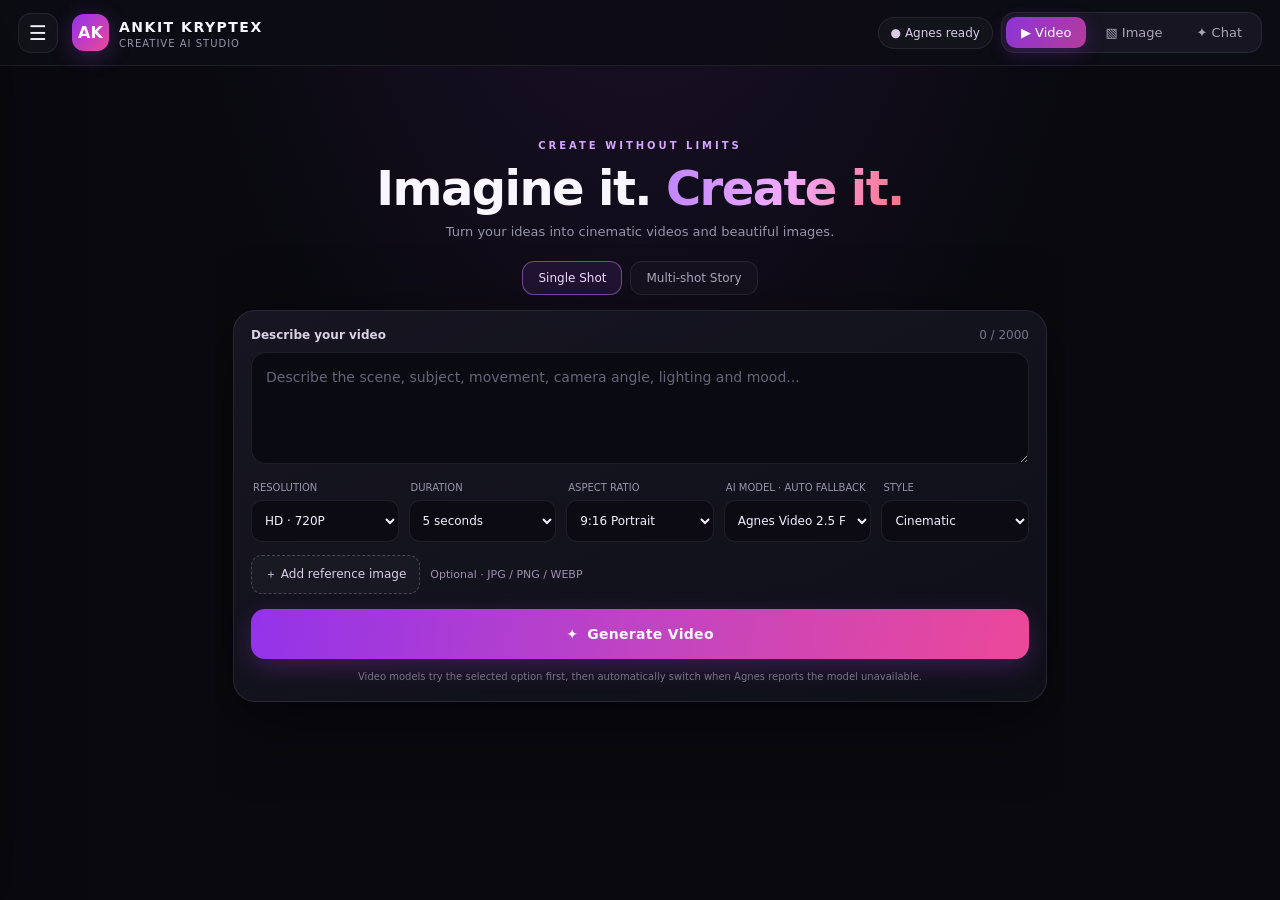
==== static/index.html @ 00bd8806 "Use same-origin Netlify Functions API routes" ====
<!doctype html>
<html lang="en">
<head>
<meta charset="utf-8"><meta name="viewport" content="width=device-width,initial-scale=1,viewport-fit=cover">
<meta name="theme-color" content="#09090f"><title>Ankit Kryptex Studio</title>
<style>
:root{color-scheme:dark;--bg:#09090f;--panel:#11111b;--panel2:#171725;--line:#ffffff14;--muted:#9694a8;--text:#f8f7ff;--purple:#a855f7;--pink:#ec4899;--glow:0 18px 70px #0008;font-family:Inter,ui-sans-serif,system-ui,-apple-system,Segoe UI,sans-serif}
*{box-sizing:border-box}html,body{margin:0;width:100%;height:100%;overflow:hidden;background:var(--bg);color:var(--text)}button,input,textarea,select{font:inherit}button{cursor:pointer;color:inherit}
body{background:radial-gradient(ellipse at 50% -30%,#542b7d45,transparent 52%),#09090f}
.app{height:100dvh;display:flex;flex-direction:column;max-width:100%;overflow:hidden}
.top{height:66px;flex:none;display:flex;align-items:center;gap:14px;padding:0 18px;border-bottom:1px solid var(--line);background:#0d0d16eF;backdrop-filter:blur(20px);z-index:5}
.iconbtn{width:40px;height:40px;border:1px solid var(--line);border-radius:13px;background:#ffffff08;display:grid;place-items:center;font-size:20px}
.brand{display:flex;align-items:center;gap:10px;min-width:0}.mark{width:37px;height:37px;border-radius:12px;background:linear-gradient(135deg,#9333ea,#ec4899);display:grid;place-items:center;font-weight:900;box-shadow:0 5px 22px #a855f744}.brand strong{font-size:14px;letter-spacing:1.5px}.brand small{display:block;color:var(--muted);font-size:10px;letter-spacing:1px;margin-top:2px}
.topright{margin-left:auto;display:flex;align-items:center;gap:8px}.pill{border:1px solid var(--line);background:#ffffff08;border-radius:999px;padding:8px 12px;font-size:12px;color:#d6cde4}
.tabs{display:flex;gap:4px;background:#171522;padding:4px;border-radius:14px;border:1px solid var(--line)}.tab{border:0;background:transparent;padding:8px 15px;border-radius:10px;color:#aaa5b7;font-size:13px}.tab.active{background:linear-gradient(120deg,#8b35d6,#b33c9b);color:white;box-shadow:0 5px 18px #8b35d644}
.workspace{flex:1;min-height:0;display:flex;justify-content:center;overflow:hidden}.screen{width:min(100%,850px);height:100%;overflow-y:auto;padding:clamp(16px,4vw,38px) 18px 26px;scrollbar-width:thin;scrollbar-color:#383044 transparent}
.hero{text-align:center;padding:clamp(12px,4vh,38px) 8px 22px}.eyebrow{font-size:10px;font-weight:800;letter-spacing:3px;color:#d7a3ff}.hero h1{font-size:clamp(29px,6vw,48px);line-height:1.08;margin:12px 0 9px;letter-spacing:-1.6px}.gradient{background:linear-gradient(100deg,#c084fc,#f0abfc,#fb7185);background-clip:text;-webkit-background-clip:text;color:transparent}.hero p{margin:0;color:var(--muted);font-size:13px}
.modebar{display:flex;justify-content:center;gap:8px;margin:0 auto 15px}.mode{padding:9px 15px;border:1px solid var(--line);border-radius:12px;background:#ffffff06;color:#aaa5b7;font-size:12px}.mode.active{border-color:#bd75ef88;background:#a855f71c;color:#efd8ff}
.card{border:1px solid #ffffff17;background:linear-gradient(155deg,#171622f5,#10101af5);border-radius:22px;padding:17px;box-shadow:var(--glow)}
.promptlabel{display:flex;justify-content:space-between;align-items:center;margin:0 0 10px;font-size:12px;color:#d8d2e3;font-weight:700}.counter{color:#777386;font-weight:500}
textarea{width:100%;height:112px;resize:vertical;min-height:85px;max-height:180px;border:1px solid #ffffff16;border-radius:15px;background:#0a0a12;color:white;padding:14px;outline:none;font-size:14px;line-height:1.55}textarea:focus,input:focus,select:focus{border-color:#b66bf2;box-shadow:0 0 0 3px #a855f71c}
textarea::placeholder{color:#676477}
.controls{display:grid;grid-template-columns:repeat(5,minmax(0,1fr));gap:10px;margin-top:14px}.field label{display:block;color:#9995a8;font-size:10px;margin:0 0 7px 2px}.field select{width:100%;height:42px;background:#0c0b14;border:1px solid var(--line);border-radius:11px;color:#f4efff;padding:0 9px;font-size:12px;outline:none}
.refrow{display:flex;align-items:center;gap:10px;margin-top:13px;flex-wrap:wrap}.upload{display:inline-flex;align-items:center;gap:8px;border:1px dashed #ffffff35;background:#ffffff06;border-radius:11px;padding:10px 13px;color:#d8d0e7;font-size:12px}.refname{color:#9d91ad;font-size:11px;overflow:hidden;text-overflow:ellipsis;white-space:nowrap;max-width:220px}.hidden{display:none!important}
.generate{width:100%;height:50px;border:0;border-radius:14px;margin-top:15px;background:linear-gradient(100deg,#9333ea,#c044c3,#ec4899);font-weight:800;font-size:14px;letter-spacing:.3px;box-shadow:0 8px 25px #a13bd844;display:flex;align-items:center;justify-content:center;gap:9px}.generate:disabled{opacity:.55;cursor:wait}
.note{font-size:10px;color:#777386;text-align:center;margin:10px 0 0;line-height:1.5}
.result{margin-top:16px;display:none}.result.show{display:block}.resultbox{border:1px solid var(--line);border-radius:17px;background:#0c0c14;padding:12px}.resulthead{display:flex;justify-content:space-between;align-items:center;margin-bottom:10px;font-size:12px}.resulthead span{color:#a9a1b6}.preview{width:100%;max-height:430px;object-fit:contain;border-radius:12px;background:#050509}.resultactions{display:flex;gap:8px;margin-top:10px}.smallbtn{border:1px solid var(--line);border-radius:10px;background:#ffffff09;padding:9px 12px;font-size:11px}.progress{height:5px;border-radius:9px;background:#282333;overflow:hidden;margin-top:10px}.progress i{display:block;width:36%;height:100%;background:linear-gradient(90deg,#9333ea,#ec4899);animation:loading 1.2s infinite alternate}@keyframes loading{to{width:94%}}
/* Full-screen generation workspace */
.genmodal{position:fixed;inset:0;z-index:20;background:radial-gradient(ellipse at 50% 0%,#542b7d38,transparent 55%),#09090f;display:none;flex-direction:column}
.genmodal.open{display:flex}
.genhead{height:66px;flex:none;display:flex;align-items:center;gap:12px;padding:0 18px;border-bottom:1px solid var(--line);background:#0d0d16}
.genhead strong{font-size:14px}.genhead small{display:block;color:var(--muted);font-size:10px;margin-top:3px}
.genclose{margin-left:auto;width:40px;height:40px;border:1px solid var(--line);border-radius:12px;background:#ffffff09;font-size:24px}
.gencontent{width:min(760px,100%);margin:0 auto;padding:clamp(18px,5vh,44px) 18px 30px;overflow:auto;flex:1}
.genstatuscard{border:1px solid #ffffff1c;border-radius:22px;background:linear-gradient(150deg,#171622,#10101a);padding:clamp(18px,4vw,30px);box-shadow:var(--glow)}
.genbadge{display:inline-flex;align-items:center;gap:8px;border:1px solid #a855f755;background:#a855f71b;color:#e8caff;padding:7px 11px;border-radius:999px;font-size:11px}
.genpulse{width:7px;height:7px;border-radius:50%;background:#c084fc;box-shadow:0 0 12px #c084fc;animation:pulse 1.1s infinite alternate}
@keyframes pulse{to{opacity:.35;transform:scale(.75)}}
.genstatuscard h1{font-size:clamp(24px,5vw,36px);margin:18px 0 8px;letter-spacing:-1px}
.genprompt{color:#a8a2b4;font-size:12px;line-height:1.6;overflow-wrap:anywhere;margin:0 0 22px}
.genprogressline{display:flex;justify-content:space-between;gap:10px;color:#bcb5ca;font-size:12px;margin-bottom:9px}
.genbar{height:9px;background:#292435;border-radius:20px;overflow:hidden}
.genbar i{display:block;width:0;height:100%;border-radius:20px;background:linear-gradient(90deg,#9333ea,#ec4899);transition:width .4s}
.genbar.indeterminate i{width:35%;animation:genmove 1.25s ease-in-out infinite alternate}
@keyframes genmove{to{transform:translateX(185%)}}
.genfoot{color:#777386;font-size:11px;line-height:1.6;margin-top:15px}
.genpreview{margin-top:18px}.genpreview video{display:block;width:100%;max-height:55vh;object-fit:contain;background:#050509;border-radius:14px}
.genactions{display:flex;gap:9px;flex-wrap:wrap;margin-top:13px}
.genreturn{position:fixed;right:16px;bottom:18px;z-index:19;border:1px solid #b66bf2;background:linear-gradient(110deg,#7e22ce,#be328c);border-radius:999px;padding:12px 16px;box-shadow:0 8px 30px #0009;font-size:12px;font-weight:800;display:none}
.genreturn.show{display:block}
.chatpanel{display:none;border:1px solid #ffffff18;background:linear-gradient(155deg,#171622f5,#10101af5);border-radius:20px;overflow:hidden;box-shadow:var(--glow)}
.chatpanel.active{display:flex;flex-direction:column;min-height:55vh;height:calc(100dvh - 250px);max-height:720px}
.chatbar{display:flex;align-items:center;gap:10px;padding:13px;border-bottom:1px solid var(--line)}
.chatbar label{font-size:10px;color:#aaa}
.chatbar select{flex:1;min-width:0;height:38px;background:#0c0b14;border:1px solid var(--line);border-radius:10px;color:#f4efff;padding:0 9px;font-size:11px}
.chatclose{flex:none;width:36px;height:36px;border:1px solid var(--line);border-radius:11px;background:#ffffff09;font-size:23px;line-height:1}
.chatmessages{flex:1;overflow:auto;padding:16px;display:flex;flex-direction:column;gap:12px}
.chatbubble{max-width:90%;padding:12px 14px;border-radius:15px;font-size:13px;line-height:1.6;white-space:pre-wrap;overflow-wrap:anywhere}
.chatbubble.user{align-self:flex-end;background:linear-gradient(120deg,#7430b8,#a33b9c)}
.chatbubble.assistant{align-self:flex-start;background:#211e2c;border:1px solid var(--line)}
.chatcomposer{display:flex;gap:9px;padding:12px;border-top:1px solid var(--line)}
.chatcomposer textarea{height:52px;min-height:52px;max-height:110px;resize:vertical;flex:1}
.chatcomposer button{width:54px;border:0;border-radius:12px;background:linear-gradient(120deg,#9333ea,#ec4899);font-size:18px}
.chatmodelnote{padding:0 14px 10px;color:#777386;font-size:10px}
@media(max-width:620px){.controls{grid-template-columns:repeat(2,minmax(0,1fr))}.chatpanel.active{height:calc(100dvh - 205px);min-height:55vh}.chatbubble{max-width:95%}}
@media(max-width:620px){.genhead{height:60px;padding:0 12px}.gencontent{padding:16px 12px}.genstatuscard{border-radius:18px}}
/* Drawer and history */
.scrim{position:fixed;inset:0;background:#0009;z-index:9;opacity:0;pointer-events:none;transition:.22s}.scrim.open{opacity:1;pointer-events:auto}.drawer{position:fixed;z-index:10;left:0;top:0;bottom:0;width:min(310px,85vw);background:#10101a;border-right:1px solid var(--line);transform:translateX(-105%);transition:.24s;padding:20px;display:flex;flex-direction:column;box-shadow:var(--glow)}.drawer.open{transform:translateX(0)}.drawerhead{display:flex;align-items:center;justify-content:space-between;margin-bottom:30px}.drawerlink{width:100%;text-align:left;border:1px solid transparent;background:transparent;padding:14px;border-radius:12px;color:#d6d0e1;margin:3px 0;font-size:14px}.drawerlink.active,.drawerlink:hover{background:#a855f71b;border-color:#a855f733}.drawerfoot{margin-top:auto;color:#777386;font-size:11px;line-height:1.6}
.overlay{position:fixed;inset:0;background:#09090f;z-index:8;display:none;flex-direction:column}.overlay.open{display:flex}.subtop{height:66px;border-bottom:1px solid var(--line);display:flex;align-items:center;gap:12px;padding:0 16px}.subtop h2{font-size:16px;margin:0}.subbody{flex:1;overflow:auto;padding:18px;max-width:900px;width:100%;margin:0 auto}.historytabs{display:flex;gap:8px;margin-bottom:15px}.historytab{border:1px solid var(--line);border-radius:11px;background:#ffffff08;padding:9px 15px;color:#aaa;font-size:12px}.historytab.active{background:#a855f725;color:#fff;border-color:#a855f766}.historytools{display:flex;gap:8px;align-items:center;flex-wrap:wrap;margin-bottom:14px}.historytools button{border:1px solid var(--line);border-radius:10px;background:#ffffff08;padding:8px 12px;font-size:11px}.historytools .danger{color:#ff9baf;border-color:#f8717144}.historygrid{display:grid;grid-template-columns:repeat(auto-fill,minmax(155px,1fr));gap:12px}.historyitem{position:relative;border:1px solid var(--line);border-radius:14px;background:#14131e;overflow:hidden}.historyitem img,.historyitem video{width:100%;height:130px;object-fit:cover;background:#08080d;display:block}.historymeta{padding:9px}.historymeta p{font-size:11px;color:#d9d2e5;margin:0 0 6px;display:-webkit-box;-webkit-line-clamp:2;-webkit-box-orient:vertical;overflow:hidden}.historymeta small{color:#817b8d;font-size:9px}.selectbox{position:absolute;top:8px;left:8px;width:19px;height:19px;accent-color:#a855f7}.dots{position:absolute;top:6px;right:6px;border:1px solid #ffffff2a;border-radius:8px;background:#09090ddd;width:29px;height:29px}.itemmenu{position:absolute;right:7px;top:39px;z-index:3;background:#211d2b;border:1px solid var(--line);border-radius:10px;padding:5px;min-width:110px;box-shadow:var(--glow)}.itemmenu button{width:100%;text-align:left;border:0;background:transparent;padding:8px;font-size:11px;border-radius:6px}.empty{padding:48px 12px;text-align:center;color:#898397;border:1px dashed #ffffff20;border-radius:15px;font-size:13px;grid-column:1/-1}
@media(max-width:620px){.top{height:60px;padding:0 10px;gap:9px}.brand strong{font-size:11px;letter-spacing:1px}.brand small{font-size:9px}.mark{width:34px;height:34px}.pill{display:none}.screen{padding:14px 12px 20px}.hero{padding:18px 4px}.hero p{font-size:11px}.card{padding:12px;border-radius:18px}.controls{grid-template-columns:repeat(2,minmax(0,1fr));gap:9px}.tabs .tab{padding:8px 11px;font-size:11px}.modebar{margin-bottom:12px}.historygrid{grid-template-columns:repeat(2,minmax(0,1fr))}}
</style></head>
<body>
<div class="app">
<header class="top">
<button class="iconbtn" id="menuBtn" aria-label="Open menu">☰</button>
<div class="brand"><div class="mark">AK</div><div><strong>ANKIT KRYPTEX</strong><small>CREATIVE AI STUDIO</small></div></div>
<div class="topright"><span class="pill" id="apiBadge">● Agnes ready</span><div class="tabs"><button class="tab active" data-tab="video">▶ Video</button><button class="tab" data-tab="image">▧ Image</button><button class="tab" data-tab="chat">✦ Chat</button></div></div>
</header>
<div class="workspace"><main class="screen">
<section class="hero"><div class="eyebrow">CREATE WITHOUT LIMITS</div><h1>Imagine it. <span class="gradient">Create it.</span></h1><p>Turn your ideas into cinematic videos and beautiful images.</p></section>
<div class="modebar" id="videoModes"><button class="mode active" data-mode="single">Single Shot</button><button class="mode" data-mode="multi">Multi-shot Story</button></div>
<section class="card">
<div class="promptlabel"><span id="promptTitle">Describe your video</span><span class="counter" id="counter">0 / 2000</span></div>
<textarea id="prompt" maxlength="2000" placeholder="Describe the scene, subject, movement, camera angle, lighting and mood..."></textarea>
<div class="controls">
<div class="field" id="resolutionField"><label>RESOLUTION</label><select id="resolution"><option value="720P">HD · 720P</option><option value="1080P">Full HD · 1080P</option><option value="1K">1K</option><option value="2K">2K</option></select></div>
<div class="field" id="durationField"><label>DURATION</label><select id="duration"><option value="4">4 seconds</option><option value="5" selected>5 seconds</option><option value="6">6 seconds</option><option value="8">8 seconds</option><option value="10">10 seconds</option><option value="12">12 seconds</option></select></div>
<div class="field"><label>ASPECT RATIO</label><select id="ratio"><option value="9:16">9:16 Portrait</option><option value="16:9">16:9 Landscape</option><option value="1:1">1:1 Square</option><option value="4:3">4:3</option><option value="3:4">3:4</option><option value="21:9">21:9 Cinema</option></select></div>
<div class="field" id="modelField"><label>AI MODEL · AUTO FALLBACK</label><select id="modelSelect"></select></div>
<div class="field" id="qualityField"><label>STYLE</label><select id="style"><option value="cinematic">Cinematic</option><option value="realistic">Photorealistic</option><option value="anime">Anime</option><option value="3d">3D Render</option><option value="artistic">Artistic</option></select></div>
</div>
<div class="refrow"><label class="upload" for="reference">＋ Add reference image</label><input class="hidden" type="file" id="reference" accept="image/*"><span class="refname" id="refname">Optional · JPG / PNG / WEBP</span><button class="smallbtn hidden" id="clearRef">Remove</button></div>
<button class="generate" id="generate"><span>✦</span><span id="generateText">Generate Video</span></button>
<p class="note" id="disclaimer">Video generation uses Agnes AI. HD and higher resolutions may use a different model and have different plan costs.</p>
<div class="result" id="result"><div class="resultbox"><div class="resulthead"><strong id="resultTitle">Your creation</strong><span id="resultState">Ready</span></div><div id="preview"></div><div class="resultactions"><button class="smallbtn" id="downloadCurrent">↓ Download</button><button class="smallbtn" id="saveCurrent">Save to History</button></div></div></div>
</section>
<section class="chatpanel" id="chatPanel">
 <div class="chatbar"><strong>Agnes Chat</strong><label for="chatModel">MODEL</label><select id="chatModel">
  <option value="agnes-1.5-flash">Agnes 1.5 Flash · Fast chatting</option>
  <option value="agnes-2.0-flash">Agnes 2.0 Flash · Chat, coding, reasoning</option>
  <option value="agnes-2.5-flash" selected>Agnes 2.5 Flash · Advanced coding & reasoning</option>
  <option value="agnes-2.5-pro-alpha">Agnes 2.5 Pro Alpha · Auto fallback</option>
  <option value="agnes-3.0-flash">Agnes 3.0 Flash · Newer text model</option>
 </select><button class="chatclose" id="closeChat" aria-label="Back to video and image">×</button></div>
 <div class="chatmessages" id="chatMessages"><div class="chatbubble assistant">Hi! Main Agnes AI hoon. Aap mujhse chat, coding aur reasoning ke questions pooch sakte ho.</div></div>
 <div class="chatcomposer"><textarea id="chatInput" placeholder="Message Agnes..." maxlength="6000"></textarea><button id="chatSend" aria-label="Send message">➤</button></div>
 <div class="chatmodelnote" id="chatModelNote">Selected model unavailable hua to supported fallback model automatically try hoga.</div>
</section>
</main></div>
</div>
<div class="scrim" id="scrim"></div>
<aside class="drawer" id="drawer"><div class="drawerhead"><div class="brand"><div class="mark">AK</div><div><strong>ANKIT KRYPTEX</strong><small>STUDIO MENU</small></div></div><button class="iconbtn" id="closeDrawer">×</button></div>
<button class="drawerlink active" data-page="home">⌂　 Home</button><button class="drawerlink" data-page="history">◷　 History</button><button class="drawerlink" data-page="subscription">✧　 Subscription</button><button class="drawerlink" data-page="settings">⚙　 Settings</button><div class="drawerfoot">Your creations are saved in this browser. History auto-clears after 3 days.</div></aside>
<section class="overlay" id="historyPage"><div class="subtop"><button class="iconbtn backHome">‹</button><h2>Creation History</h2><span class="pill" style="margin-left:auto">Auto-delete · 3 days</span></div><div class="subbody"><div class="historytabs"><button class="historytab active" data-history="video">Video History</button><button class="historytab" data-history="image">Image History</button></div><div class="historytools"><button id="selectAll">Select all</button><button id="deleteSelected" class="danger">Delete selected</button><span id="historyCount" style="color:#898397;font-size:11px;margin-left:auto"></span></div><div class="historygrid" id="historyGrid"></div></div></section>
<section class="overlay" id="subscriptionPage"><div class="subtop"><button class="iconbtn backHome">‹</button><h2>Subscription</h2></div><div class="subbody"><div class="card"><div class="eyebrow">YOUR PLAN</div><h2 style="font-size:28px;margin:10px 0">Agnes API Plan</h2><p style="color:#aaa;font-size:13px;line-height:1.7">Generation availability, credits and charges are controlled by the Agnes API key connected to the backend. Ankit Kryptex does not currently sell or charge for a subscription here.</p><a href="https://platform.agnes-ai.com" target="_blank" rel="noopener" style="color:#d9a7ff;font-size:13px">Manage Agnes API access ↗</a></div></div></section>
<section class="overlay" id="settingsPage"><div class="subtop"><button class="iconbtn backHome">‹</button><h2>Settings</h2></div><div class="subbody"><div class="card"><strong>Storage & privacy</strong><p style="color:#aaa;font-size:13px;line-height:1.7">History is stored only in this browser on this device. Entries are automatically removed after 3 days. Clearing browser data also clears history. Your Agnes API key stays on the server and is never sent to this page.</p><button class="smallbtn" id="clearHistoryAll">Clear all history</button></div></div></section>
<section class="genmodal" id="generationModal" aria-live="polite">
 <header class="genhead"><div class="mark">AK</div><div><strong id="genHeadTitle">VIDEO GENERATION</strong><small>ANKIT KRYPTEX AI STUDIO</small></div><button class="genclose" id="closeGeneration" aria-label="Close generation interface">×</button></header>
 <div class="gencontent"><div class="genstatuscard">
  <span class="genbadge"><i class="genpulse" id="genPulse"></i><span id="genBadgeText">Preparing</span></span>
  <h1 id="genTitle">Your video is being created</h1>
  <p class="genprompt" id="genPrompt"></p>
  <div class="genprogressline"><span id="genStatus">Starting request…</span><strong id="genPercent">—</strong></div>
  <div class="genbar indeterminate" id="genBar"><i id="genBarFill"></i></div>
  <p class="genfoot" id="genFoot">Keep this page open while Agnes processes your video. You can close this screen with ×; generation will continue in the background.</p>
  <div class="genpreview" id="genPreview"></div>
  <div class="genactions hidden" id="genActions"><button class="smallbtn" id="genDownload">↓ Download video</button><button class="smallbtn" id="genSave">✓ Saved in History</button></div>
 </div></div>
</section>
<button class="genreturn" id="returnGeneration">↗ Return to video generation</button>
<script>
const $=s=>document.querySelector(s);
const all=s=>Array.from(document.querySelectorAll(s));
const API_BASE='';
let activeTab='video',videoMode='single',historyType='video',referenceData='',currentResult=null,selected=new Set();
const HISTORY_KEY='akStudioHistoryV1',THREE_DAYS=3*24*60*60*1000;
function getHistory(){try{return JSON.parse(localStorage.getItem(HISTORY_KEY)||'[]')}catch{return []}}
function setHistory(items){localStorage.setItem(HISTORY_KEY,JSON.stringify(items))}
function cleanHistory(){const now=Date.now();const items=getHistory().filter(x=>now-x.created<THREE_DAYS);setHistory(items);return items}
function drawer(open){$('#drawer').classList.toggle('open',open);$('#scrim').classList.toggle('open',open)}
function showPage(name){['history','subscription','settings'].forEach(p=>$('#'+p+'Page').classList.toggle('open',p===name));drawer(false);if(name==='history')renderHistory()}
function home(){['history','subscription','settings'].forEach(p=>$('#'+p+'Page').classList.remove('open'));drawer(false)}
$('#menuBtn').onclick=()=>drawer(true);$('#closeDrawer').onclick=()=>drawer(false);$('#scrim').onclick=()=>drawer(false);all('.backHome').forEach(b=>b.onclick=home);
all('.drawerlink').forEach(b=>b.onclick=()=>{const p=b.dataset.page;if(p==='home')home();else showPage(p)});
function switchTab(tab){
 activeTab=tab;all('.tab').forEach(b=>b.classList.toggle('active',b.dataset.tab===tab));
 const chat=tab==='chat';$('#videoModes').classList.toggle('hidden',tab!=='video');$('.card').classList.toggle('hidden',chat);$('#chatPanel').classList.toggle('active',chat);
 $('#durationField').classList.toggle('hidden',tab!=='video');$('#resolutionField').classList.toggle('hidden',chat);$('#qualityField').classList.toggle('hidden',tab!=='video');$('#refrow')?.classList.toggle('hidden',chat);
 $('#modelField').classList.toggle('hidden',chat);
 $('#resolution').innerHTML=tab==='video'?'<option value="720P">HD · 720P</option><option value="1080P">Full HD · 1080P</option><option value="1K">1K</option><option value="2K">2K</option>':'<option value="1K">1K</option><option value="2K">2K</option><option value="3K">3K</option><option value="4K">4K</option>';
 const opts=tab==='video'?[['agnes-video-2.5-flash','Agnes Video 2.5 Flash · Fast'],['agnes-video-2.5','Agnes Video 2.5 · Advanced'],['agnes-video-v2.0','Agnes Video 2.0 · Legacy'],['agnes-video-h3-moe','Agnes Video H3-MoE · Research']]:[['agnes-image-2.0-flash','Agnes Image 2.0 Flash'],['agnes-image-2.1-flash','Agnes Image 2.1 Flash · Editing'],['agnes-image-2.0','Agnes-Image-2.0 · Advanced']];
 $('#modelSelect').innerHTML=opts.map((o,i)=>'<option value="'+o[0]+'" '+(i===0?'selected':'')+'>'+o[1]+'</option>').join('');
 $('#promptTitle').textContent=tab==='video'?'Describe your video':'Describe your image';$('#prompt').placeholder=tab==='video'?'Describe the scene, subject, movement, camera angle, lighting and mood...':'Describe the image you want to create...';
 $('#generateText').textContent=tab==='video'?'Generate Video':'Generate Image';$('#disclaimer').textContent=tab==='video'?'Video models try the selected option first, then automatically switch when Agnes reports the model unavailable.':'Image models try the selected option first, then automatically switch when Agnes reports the model unavailable.';
 $('#result').classList.remove('show');currentResult=null;
}
all('.tab').forEach(b=>b.onclick=()=>switchTab(b.dataset.tab));
all('.mode').forEach(b=>b.onclick=()=>{videoMode=b.dataset.mode;all('.mode').forEach(x=>x.classList.toggle('active',x===b))});
$('#prompt').addEventListener('input',()=>$('#counter').textContent=$('#prompt').value.length+' / 2000');
$('#reference').onchange=async e=>{const f=e.target.files[0];if(!f)return;if(f.size>8*1024*1024){alert('Reference image 8 MB se chhoti honi chahiye.');e.target.value='';return}referenceData=await new Promise((resolve,reject)=>{const r=new FileReader();r.onload=()=>resolve(r.result);r.onerror=reject;r.readAsDataURL(f)});$('#refname').textContent=f.name;$('#clearRef').classList.remove('hidden')};
$('#clearRef').onclick=()=>{referenceData='';$('#reference').value='';$('#refname').textContent='Optional · JPG / PNG / WEBP';$('#clearRef').classList.add('hidden')};
function addHistory(item){const items=cleanHistory();items.unshift(item);setHistory(items.slice(0,100))}
function displayResult(item){currentResult=item;$('#result').classList.add('show');$('#resultTitle').textContent=item.type==='video'?'Your video':'Your image';$('#resultState').textContent='Completed';$('#preview').innerHTML='';if(item.type==='video'){const v=document.createElement('video');v.className='preview';v.controls=true;v.playsInline=true;v.src=item.url;$('#preview').append(v)}else{const img=document.createElement('img');img.className='preview';img.src=item.url;img.alt='Generated image';$('#preview').append(img)}}
async function downloadItem(item){const url=API_BASE+'/api/media/download?url='+encodeURIComponent(item.url);const a=document.createElement('a');a.href=url;a.download='ankit-kryptex-'+item.type;a.click()}
$('#downloadCurrent').onclick=()=>currentResult&&downloadItem(currentResult);
$('#saveCurrent').onclick=()=>{if(!currentResult)return;const exists=getHistory().some(x=>x.id===currentResult.id);if(!exists)addHistory(currentResult);$('#saveCurrent').textContent='Saved ✓';setTimeout(()=>$('#saveCurrent').textContent='Saved in History',1800)};
let activeGenerationItem=null, generationOpen=false;
function openGeneration(){generationOpen=true;$('#generationModal').classList.add('open');$('#returnGeneration').classList.remove('show')}
function closeGeneration(){generationOpen=false;$('#generationModal').classList.remove('open');$('#returnGeneration').classList.add('show')}
$('#closeGeneration').onclick=closeGeneration;
$('#returnGeneration').onclick=openGeneration;
function setGenProgress(status,progress=null,detail=''){
 $('#genStatus').textContent=status;
 if(Number.isFinite(Number(progress))&&progress!==null&&progress!==''){
  const pct=Math.max(0,Math.min(100,Number(progress)));
  $('#genPercent').textContent=Math.round(pct)+'%';
  $('#genBar').classList.remove('indeterminate');
  $('#genBarFill').style.width=pct+'%';
 }else{
  $('#genPercent').textContent='Working…';
  $('#genBar').classList.add('indeterminate');
  $('#genBarFill').style.width='';
 }
 if(detail)$('#genFoot').textContent=detail;
}
function showGenError(message){
 $('#genBadgeText').textContent='Generation failed';
 $('#genPulse').style.display='none';
 $('#genTitle').textContent='Generation could not be completed';
 $('#genStatus').textContent='Error';
 $('#genPercent').textContent='—';
 $('#genBar').classList.remove('indeterminate');
 $('#genBarFill').style.width='0%';
 $('#genFoot').textContent=message;
 $('#genPreview').innerHTML='';
 $('#genActions').classList.add('hidden');
}
function showGenVideo(item){
 $('#genHeadTitle').textContent='VIDEO GENERATION';
 activeGenerationItem=item;
 $('#genBadgeText').textContent='Video ready';
 $('#genPulse').style.display='none';
 $('#genTitle').textContent='Your video is ready!';
 $('#genStatus').textContent='Completed';
 $('#genPercent').textContent='100%';
 $('#genBar').classList.remove('indeterminate');
 $('#genBarFill').style.width='100%';
 $('#genFoot').textContent='Your video has been saved in History on this device.';
 $('#genPreview').innerHTML='';
 const v=document.createElement('video');v.controls=true;v.playsInline=true;v.preload='metadata';v.src=item.url;$('#genPreview').append(v);
 $('#genActions').classList.remove('hidden');
 $('#genDownload').onclick=()=>downloadItem(item);
 $('#genSave').textContent='✓ Saved in History';
}
async function readJson(response){const raw=await response.text();try{return JSON.parse(raw)}catch{return {detail:raw.slice(0,700)||'Server returned an empty response.'}}}
async function generate(){
 const rawPrompt=$('#prompt').value.trim();if(!rawPrompt){$('#prompt').focus();return}
 const style=$('#style').value;
 const styleText={cinematic:'cinematic lighting and camera work',realistic:'photorealistic realistic visual style',anime:'anime visual style','3d':'high-quality 3D rendered visual style',artistic:'artistic illustration style'}[style]||'';
 const prompt=rawPrompt+(styleText?'\nVisual style: '+styleText+'.':'');
 const btn=$('#generate');btn.disabled=true;$('#generateText').textContent='Creating…';
 if(activeTab==='image'){
  $('#genHeadTitle').textContent='IMAGE GENERATION';
  $('#genBadgeText').textContent='Connecting to Agnes';$('#genPulse').style.display='block';
  $('#genTitle').textContent='Your image is being created';$('#genPrompt').textContent=prompt;
  $('#genPreview').innerHTML='';$('#genActions').classList.add('hidden');
  setGenProgress('Sending image request…',null,'Agnes is creating your image. You can close this screen with × and reopen it using the purple Return button.');
  openGeneration();
  try{
   const r=await fetch(API_BASE+'/api/media/image',{method:'POST',headers:{'Content-Type':'application/json'},body:JSON.stringify({prompt,model:$('#modelSelect').value,ratio:$('#ratio').value,resolution:$('#resolution').value,reference_image:referenceData||null})});
   const d=await readJson(r);if(!r.ok)throw new Error((d.detail||'Image generation failed')+(d.code?' ['+d.code+']':''));
   if(!d.url)throw new Error('Agnes response mein image URL nahi mila.');
   const item={id:crypto.randomUUID(),type:'image',url:d.url,prompt,created:Date.now(),model:d.model};addHistory(item);displayResult(item);
   $('#genBadgeText').textContent='Image ready';$('#genPulse').style.display='none';
   $('#genTitle').textContent='Your image is ready!';$('#genStatus').textContent='Completed';$('#genPercent').textContent='100%';
   $('#genBar').classList.remove('indeterminate');$('#genBarFill').style.width='100%';
   $('#genFoot').textContent='Your image has been saved in History on this device.';$('#genPreview').innerHTML='';
   const img=document.createElement('img');img.className='preview';img.src=item.url;img.alt='Generated image';$('#genPreview').append(img);
   $('#genActions').classList.remove('hidden');$('#genDownload').textContent='↓ Download image';$('#genDownload').onclick=()=>downloadItem(item);$('#genSave').textContent='✓ Saved in History';
  }catch(e){showGenError(e.message||'Image generation failed.');}
  finally{btn.disabled=false;$('#generateText').textContent='Generate Image'}
  return;
 }
 $('#genBadgeText').textContent='Connecting to Agnes';
 $('#genPulse').style.display='block';
 $('#genTitle').textContent='Your video is being created';
 $('#genPrompt').textContent=prompt;
 $('#genPreview').innerHTML='';
 $('#genActions').classList.add('hidden');
 setGenProgress('Submitting your request…',null,'Agnes will create the video in the background. You can close this screen with × and return using the purple button.');
 openGeneration();
 try{
  let createResponse,d;
  const retryDelays=[30000,60000,120000];
  for(let attempt=0;;attempt++){
   createResponse=await fetch(API_BASE+'/api/media/video',{method:'POST',headers:{'Content-Type':'application/json'},body:JSON.stringify({prompt,model:$('#modelSelect').value,ratio:$('#ratio').value,duration:Number($('#duration').value),resolution:$('#resolution').value,mode:videoMode,reference_image:referenceData||null})});
   d=await readJson(createResponse);
   const busy=createResponse.status===503||createResponse.status===429||String(d.code||'').toLowerCase()==='video_queue_full'||String(d.detail||'').toLowerCase().includes('video queue is full');
   if(createResponse.ok)break;
   if(!busy||attempt>=retryDelays.length)throw new Error((d.detail||'Agnes video request failed.')+(d.code?' ['+d.code+']':''));
   const delay=retryDelays[attempt];
   $('#genBadgeText').textContent='Agnes queue is busy';
   for(let left=Math.ceil(delay/1000);left>0;left--){
    setGenProgress('Queue full — retry '+(attempt+1)+'/'+retryDelays.length+' in '+left+'s',null,'Agnes server par abhi load zyada hai. Request accept nahi hui, isliye video task abhi create nahi hua. Queue khulte hi website automatically dobara try karegi.');
    await new Promise(resolve=>setTimeout(resolve,1000));
   }
  }
  const videoId=d.video_id||d.id;
  const model=d.model||'agnes-video-2.5-flash';
  if(!videoId)throw new Error('Agnes ne video task ID return nahi kiya. Response: '+JSON.stringify(d).slice(0,300));
  $('#genBadgeText').textContent='Generating';
  $('#genFoot').textContent='Your task has been accepted. Generation continues even if you close this screen. Use the purple Return button to reopen it.';
  let result=null,completed=false,wait=4000;
  for(let i=0;i<150;i++){
   if(i>0)await new Promise(res=>setTimeout(res,wait));
   const poll=await fetch(API_BASE+'/api/media/video/'+encodeURIComponent(videoId)+'?model_name='+encodeURIComponent(model));
   result=await readJson(poll);
   if(!poll.ok){
    if([408,429,500,502,503,504].includes(poll.status)&&i<149){wait=Math.min(15000,wait+3000);setGenProgress('Agnes is busy — retrying…',null,result.detail||'Retrying status check.');continue}
    throw new Error(result.detail||'Could not check video status.');
   }
   const state=String(result.status||'').toLowerCase();
   const progress=Number.isFinite(Number(result.progress))?Number(result.progress):null;
   setGenProgress(state==='queued'?'Waiting in queue':state==='in_progress'||state==='processing'?'Generating video…':state==='completed'||state==='succeeded'||state==='success'||state==='done'?'Finishing video…':'Checking generation status',progress);
   if(['completed','succeeded','success','done'].includes(state)||result.url){completed=true;break}
   if(['failed','error','cancelled','canceled'].includes(state))throw new Error(result.error||result.message||'Agnes video generation failed.');
   wait=Math.min(12000,wait+1000);
  }
  if(!completed)throw new Error('Video abhi tak ready nahi hua. Aap History check kar sakte hain ya baad mein dobara try karein.');
  const url=result.url||result.video_url||(result.data&&result.data.url);
  if(!url)throw new Error('Agnes ne completed status diya, lekin video URL nahi mila.');
  const item={id:crypto.randomUUID(),type:'video',url,prompt,created:Date.now(),model};
  addHistory(item);displayResult(item);showGenVideo(item);
 }catch(e){showGenError(e.message||'Something went wrong.')}
 finally{btn.disabled=false;$('#generateText').textContent='Generate Video'}
}
$('#generate').onclick=generate;

let chatMessages=[];
function addChatBubble(role,content){const el=document.createElement('div');el.className='chatbubble '+role;el.textContent=content;$('#chatMessages').append(el);$('#chatMessages').scrollTop=$('#chatMessages').scrollHeight;return el}
async function sendChat(){
 const input=$('#chatInput'),message=input.value.trim();if(!message)return;
 input.value='';addChatBubble('user',message);chatMessages.push({role:'user',content:message});
 const send=$('#chatSend');send.disabled=true;send.textContent='…';
 const wait=addChatBubble('assistant','Agnes is thinking…');
 try{
  const r=await fetch(API_BASE+'/api/media/chat',{method:'POST',headers:{'Content-Type':'application/json'},body:JSON.stringify({model:$('#chatModel').value,messages:chatMessages})});
  const d=await readJson(r);if(!r.ok)throw new Error(d.detail||'Chat request failed.');
  wait.textContent=typeof d.reply==='string'?d.reply:JSON.stringify(d.reply);
  chatMessages.push({role:'assistant',content:wait.textContent});
  $('#chatModelNote').textContent='Responded with '+(d.model||'Agnes model')+'. Fallback automatic hai.';
 }catch(e){wait.textContent='Error: '+e.message;chatMessages.pop();}
 finally{send.disabled=false;send.textContent='➤';input.focus()}
}
$('#chatSend').onclick=sendChat;
$('#closeChat').onclick=()=>switchTab('video');
$('#chatInput').addEventListener('keydown',e=>{if(e.key==='Enter'&&!e.shiftKey){e.preventDefault();sendChat()}});

function renderHistory(){const items=cleanHistory().filter(x=>x.type===historyType);selected.clear();$('#historyCount').textContent=items.length+' items';$('#historyGrid').innerHTML='';if(!items.length){$('#historyGrid').innerHTML='<div class="empty">No '+historyType+' creations yet.<br>Generated results will appear here.</div>';return}items.forEach(item=>{const card=document.createElement('article');card.className='historyitem';const media=document.createElement(item.type==='video'?'video':'img');media.src=item.url;if(item.type==='video'){media.muted=true;media.preload='metadata'}else media.alt='Generated image';const check=document.createElement('input');check.type='checkbox';check.className='selectbox';check.onchange=()=>{if(check.checked)selected.add(item.id);else selected.delete(item.id)};const dots=document.createElement('button');dots.className='dots';dots.textContent='⋮';dots.onclick=()=>{const old=card.querySelector('.itemmenu');if(old){old.remove();return}const menu=document.createElement('div');menu.className='itemmenu';const dl=document.createElement('button');dl.textContent='↓ Download';dl.onclick=()=>downloadItem(item);const del=document.createElement('button');del.textContent='Delete';del.onclick=()=>{setHistory(getHistory().filter(x=>x.id!==item.id));renderHistory()};menu.append(dl,del);card.append(menu)};const meta=document.createElement('div');meta.className='historymeta';const p=document.createElement('p');p.textContent=item.prompt;const small=document.createElement('small');small.textContent=new Date(item.created).toLocaleString();meta.append(p,small);card.append(media,check,dots,meta);$('#historyGrid').append(card)})}
all('.historytab').forEach(b=>b.onclick=()=>{historyType=b.dataset.history;all('.historytab').forEach(x=>x.classList.toggle('active',x===b));renderHistory()});
$('#selectAll').onclick=()=>{all('#historyGrid .selectbox').forEach(c=>{c.checked=true;c.onchange();})};
$('#deleteSelected').onclick=()=>{if(!selected.size){alert('Pehle items select karo.');return}setHistory(getHistory().filter(x=>!selected.has(x.id)));renderHistory()};
$('#clearHistoryAll').onclick=()=>{if(confirm('Is browser ki saari saved history clear kar dein?')){setHistory([]);alert('History cleared.')}};
switchTab('video');
cleanHistory();
</script></body></html>
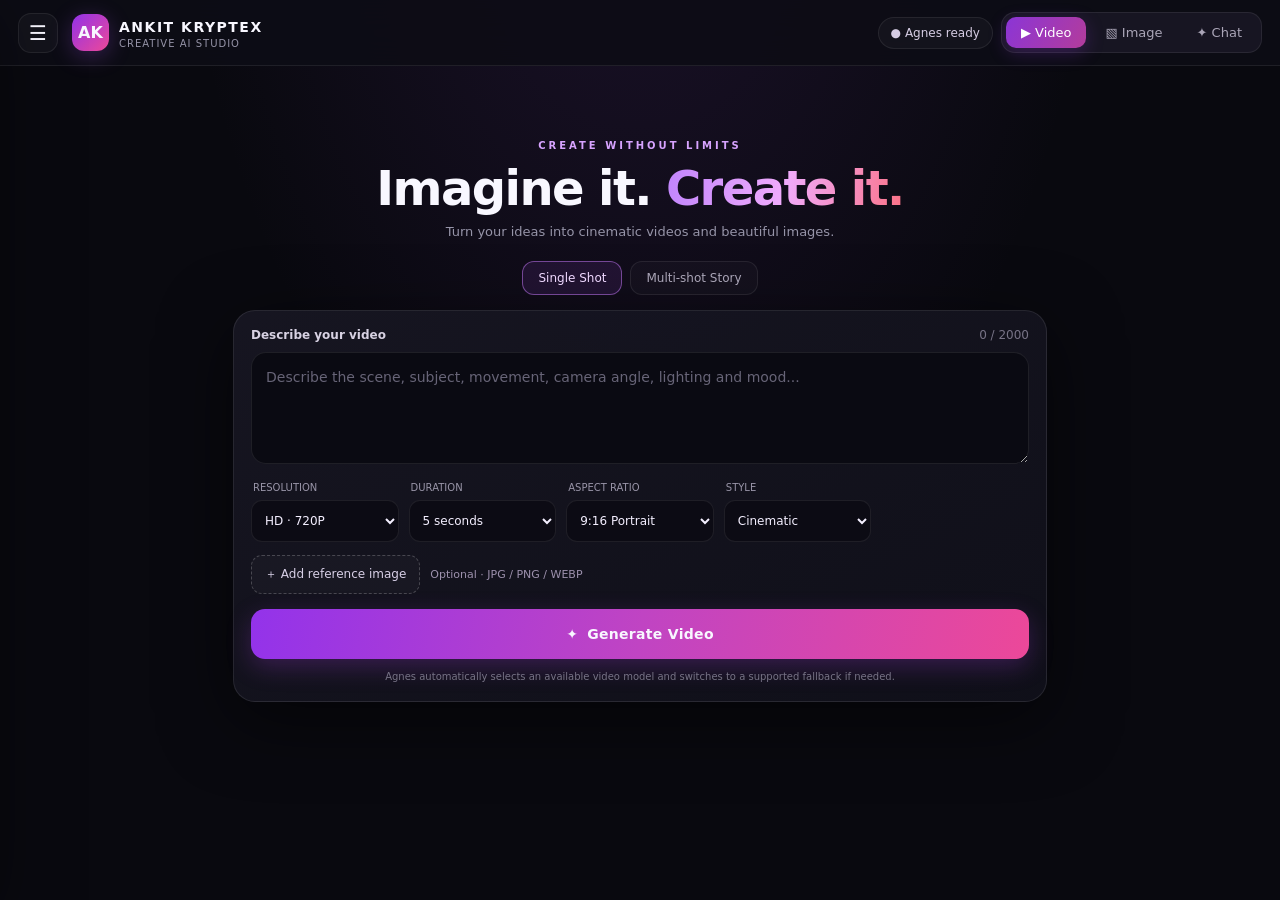
==== commit 3cd81b0e: "Restore normal page scrolling and hide model selector" ====
--- a/static/index.html
+++ b/static/index.html
@@ -5,15 +5,15 @@
 <meta name="theme-color" content="#09090f"><title>Ankit Kryptex Studio</title>
 <style>
 :root{color-scheme:dark;--bg:#09090f;--panel:#11111b;--panel2:#171725;--line:#ffffff14;--muted:#9694a8;--text:#f8f7ff;--purple:#a855f7;--pink:#ec4899;--glow:0 18px 70px #0008;font-family:Inter,ui-sans-serif,system-ui,-apple-system,Segoe UI,sans-serif}
-*{box-sizing:border-box}html,body{margin:0;width:100%;height:100%;overflow:hidden;background:var(--bg);color:var(--text)}button,input,textarea,select{font:inherit}button{cursor:pointer;color:inherit}
+*{box-sizing:border-box}html,body{margin:0;width:100%;min-height:100%;overflow-x:hidden;overflow-y:auto;background:var(--bg);color:var(--text)}button,input,textarea,select{font:inherit}button{cursor:pointer;color:inherit}
 body{background:radial-gradient(ellipse at 50% -30%,#542b7d45,transparent 52%),#09090f}
-.app{height:100dvh;display:flex;flex-direction:column;max-width:100%;overflow:hidden}
+.app{min-height:100dvh;display:flex;flex-direction:column;max-width:100%;overflow:visible}
 .top{height:66px;flex:none;display:flex;align-items:center;gap:14px;padding:0 18px;border-bottom:1px solid var(--line);background:#0d0d16eF;backdrop-filter:blur(20px);z-index:5}
 .iconbtn{width:40px;height:40px;border:1px solid var(--line);border-radius:13px;background:#ffffff08;display:grid;place-items:center;font-size:20px}
 .brand{display:flex;align-items:center;gap:10px;min-width:0}.mark{width:37px;height:37px;border-radius:12px;background:linear-gradient(135deg,#9333ea,#ec4899);display:grid;place-items:center;font-weight:900;box-shadow:0 5px 22px #a855f744}.brand strong{font-size:14px;letter-spacing:1.5px}.brand small{display:block;color:var(--muted);font-size:10px;letter-spacing:1px;margin-top:2px}
 .topright{margin-left:auto;display:flex;align-items:center;gap:8px}.pill{border:1px solid var(--line);background:#ffffff08;border-radius:999px;padding:8px 12px;font-size:12px;color:#d6cde4}
 .tabs{display:flex;gap:4px;background:#171522;padding:4px;border-radius:14px;border:1px solid var(--line)}.tab{border:0;background:transparent;padding:8px 15px;border-radius:10px;color:#aaa5b7;font-size:13px}.tab.active{background:linear-gradient(120deg,#8b35d6,#b33c9b);color:white;box-shadow:0 5px 18px #8b35d644}
-.workspace{flex:1;min-height:0;display:flex;justify-content:center;overflow:hidden}.screen{width:min(100%,850px);height:100%;overflow-y:auto;padding:clamp(16px,4vw,38px) 18px 26px;scrollbar-width:thin;scrollbar-color:#383044 transparent}
+.workspace{flex:1;min-height:0;display:flex;justify-content:center;overflow:visible}.screen{width:min(100%,850px);height:auto;min-height:calc(100dvh - 66px);overflow:visible;padding:clamp(16px,4vw,38px) 18px 40px;scrollbar-width:thin;scrollbar-color:#383044 transparent}
 .hero{text-align:center;padding:clamp(12px,4vh,38px) 8px 22px}.eyebrow{font-size:10px;font-weight:800;letter-spacing:3px;color:#d7a3ff}.hero h1{font-size:clamp(29px,6vw,48px);line-height:1.08;margin:12px 0 9px;letter-spacing:-1.6px}.gradient{background:linear-gradient(100deg,#c084fc,#f0abfc,#fb7185);background-clip:text;-webkit-background-clip:text;color:transparent}.hero p{margin:0;color:var(--muted);font-size:13px}
 .modebar{display:flex;justify-content:center;gap:8px;margin:0 auto 15px}.mode{padding:9px 15px;border:1px solid var(--line);border-radius:12px;background:#ffffff06;color:#aaa5b7;font-size:12px}.mode.active{border-color:#bd75ef88;background:#a855f71c;color:#efd8ff}
 .card{border:1px solid #ffffff17;background:linear-gradient(155deg,#171622f5,#10101af5);border-radius:22px;padding:17px;box-shadow:var(--glow)}
@@ -86,11 +86,11 @@
 <div class="field" id="resolutionField"><label>RESOLUTION</label><select id="resolution"><option value="720P">HD · 720P</option><option value="1080P">Full HD · 1080P</option><option value="1K">1K</option><option value="2K">2K</option></select></div>
 <div class="field" id="durationField"><label>DURATION</label><select id="duration"><option value="4">4 seconds</option><option value="5" selected>5 seconds</option><option value="6">6 seconds</option><option value="8">8 seconds</option><option value="10">10 seconds</option><option value="12">12 seconds</option></select></div>
 <div class="field"><label>ASPECT RATIO</label><select id="ratio"><option value="9:16">9:16 Portrait</option><option value="16:9">16:9 Landscape</option><option value="1:1">1:1 Square</option><option value="4:3">4:3</option><option value="3:4">3:4</option><option value="21:9">21:9 Cinema</option></select></div>
-<div class="field" id="modelField"><label>AI MODEL · AUTO FALLBACK</label><select id="modelSelect"></select></div>
+<div class="field hidden" id="modelField" aria-hidden="true"><select id="modelSelect" tabindex="-1"></select></div>
 <div class="field" id="qualityField"><label>STYLE</label><select id="style"><option value="cinematic">Cinematic</option><option value="realistic">Photorealistic</option><option value="anime">Anime</option><option value="3d">3D Render</option><option value="artistic">Artistic</option></select></div>
 </div>
 <div class="refrow"><label class="upload" for="reference">＋ Add reference image</label><input class="hidden" type="file" id="reference" accept="image/*"><span class="refname" id="refname">Optional · JPG / PNG / WEBP</span><button class="smallbtn hidden" id="clearRef">Remove</button></div>
-<button class="generate" id="generate"><span>✦</span><span id="generateText">Generate Video</span></button>
+<button class="generate" id="generate" type="button"><span>✦</span><span id="generateText">Generate Video</span></button>
 <p class="note" id="disclaimer">Video generation uses Agnes AI. HD and higher resolutions may use a different model and have different plan costs.</p>
 <div class="result" id="result"><div class="resultbox"><div class="resulthead"><strong id="resultTitle">Your creation</strong><span id="resultState">Ready</span></div><div id="preview"></div><div class="resultactions"><button class="smallbtn" id="downloadCurrent">↓ Download</button><button class="smallbtn" id="saveCurrent">Save to History</button></div></div></div>
 </section>
@@ -146,12 +146,12 @@
  activeTab=tab;all('.tab').forEach(b=>b.classList.toggle('active',b.dataset.tab===tab));
  const chat=tab==='chat';$('#videoModes').classList.toggle('hidden',tab!=='video');$('.card').classList.toggle('hidden',chat);$('#chatPanel').classList.toggle('active',chat);
  $('#durationField').classList.toggle('hidden',tab!=='video');$('#resolutionField').classList.toggle('hidden',chat);$('#qualityField').classList.toggle('hidden',tab!=='video');$('#refrow')?.classList.toggle('hidden',chat);
- $('#modelField').classList.toggle('hidden',chat);
+ $('#modelField').classList.add('hidden');
  $('#resolution').innerHTML=tab==='video'?'<option value="720P">HD · 720P</option><option value="1080P">Full HD · 1080P</option><option value="1K">1K</option><option value="2K">2K</option>':'<option value="1K">1K</option><option value="2K">2K</option><option value="3K">3K</option><option value="4K">4K</option>';
  const opts=tab==='video'?[['agnes-video-2.5-flash','Agnes Video 2.5 Flash · Fast'],['agnes-video-2.5','Agnes Video 2.5 · Advanced'],['agnes-video-v2.0','Agnes Video 2.0 · Legacy'],['agnes-video-h3-moe','Agnes Video H3-MoE · Research']]:[['agnes-image-2.0-flash','Agnes Image 2.0 Flash'],['agnes-image-2.1-flash','Agnes Image 2.1 Flash · Editing'],['agnes-image-2.0','Agnes-Image-2.0 · Advanced']];
  $('#modelSelect').innerHTML=opts.map((o,i)=>'<option value="'+o[0]+'" '+(i===0?'selected':'')+'>'+o[1]+'</option>').join('');
  $('#promptTitle').textContent=tab==='video'?'Describe your video':'Describe your image';$('#prompt').placeholder=tab==='video'?'Describe the scene, subject, movement, camera angle, lighting and mood...':'Describe the image you want to create...';
- $('#generateText').textContent=tab==='video'?'Generate Video':'Generate Image';$('#disclaimer').textContent=tab==='video'?'Video models try the selected option first, then automatically switch when Agnes reports the model unavailable.':'Image models try the selected option first, then automatically switch when Agnes reports the model unavailable.';
+ $('#generateText').textContent=tab==='video'?'Generate Video':'Generate Image';$('#disclaimer').textContent=tab==='video'?'Agnes automatically selects an available video model and switches to a supported fallback if needed.':'Agnes automatically selects an available image model and switches to a supported fallback if needed.';
  $('#result').classList.remove('show');currentResult=null;
 }
 all('.tab').forEach(b=>b.onclick=()=>switchTab(b.dataset.tab));
@@ -251,17 +251,29 @@
  openGeneration();
  try{
   let createResponse,d;
-  const retryDelays=[30000,60000,120000];
+  // Retry only temporary failures. Permanent errors such as exhausted quota (402),
+  // invalid keys (401/403), or invalid prompts are shown immediately.
+  const retryDelays=[10000,20000,30000,45000,60000];
+  const retryableStatuses=[408,429,500,502,503,504];
   for(let attempt=0;;attempt++){
-   createResponse=await fetch(API_BASE+'/api/media/video',{method:'POST',headers:{'Content-Type':'application/json'},body:JSON.stringify({prompt,model:$('#modelSelect').value,ratio:$('#ratio').value,duration:Number($('#duration').value),resolution:$('#resolution').value,mode:videoMode,reference_image:referenceData||null})});
-   d=await readJson(createResponse);
-   const busy=createResponse.status===503||createResponse.status===429||String(d.code||'').toLowerCase()==='video_queue_full'||String(d.detail||'').toLowerCase().includes('video queue is full');
-   if(createResponse.ok)break;
-   if(!busy||attempt>=retryDelays.length)throw new Error((d.detail||'Agnes video request failed.')+(d.code?' ['+d.code+']':''));
+   let networkError=null;
+   try{
+    createResponse=await fetch(API_BASE+'/api/media/video',{method:'POST',headers:{'Content-Type':'application/json'},body:JSON.stringify({prompt,model:$('#modelSelect').value,ratio:$('#ratio').value,duration:Number($('#duration').value),resolution:$('#resolution').value,mode:videoMode,reference_image:referenceData||null})});
+    d=await readJson(createResponse);
+   }catch(error){
+    networkError=error;
+    d={detail:'Temporary network error. Retrying automatically…'};
+   }
+   if(createResponse?.ok)break;
+   const temporaryFailure=networkError||retryableStatuses.includes(createResponse?.status)||String(d.code||'').toLowerCase()==='video_queue_full';
+   if(!temporaryFailure||attempt>=retryDelays.length){
+    const detail=networkError?'Network connection failed after automatic retries.':(d.detail||'Agnes video request failed.');
+    throw new Error(detail+(d.code?' ['+d.code+']':''));
+   }
    const delay=retryDelays[attempt];
-   $('#genBadgeText').textContent='Agnes queue is busy';
+   $('#genBadgeText').textContent='Temporary issue — retrying';
    for(let left=Math.ceil(delay/1000);left>0;left--){
-    setGenProgress('Queue full — retry '+(attempt+1)+'/'+retryDelays.length+' in '+left+'s',null,'Agnes server par abhi load zyada hai. Request accept nahi hui, isliye video task abhi create nahi hua. Queue khulte hi website automatically dobara try karegi.');
+    setGenProgress('Request failed temporarily — retry '+(attempt+1)+'/'+retryDelays.length+' in '+left+'s',null,'Video request accept nahi hui. Website automatically dobara try kar rahi hai. Permanent quota/key errors par retry nahi hoga.');
     await new Promise(resolve=>setTimeout(resolve,1000));
    }
   }
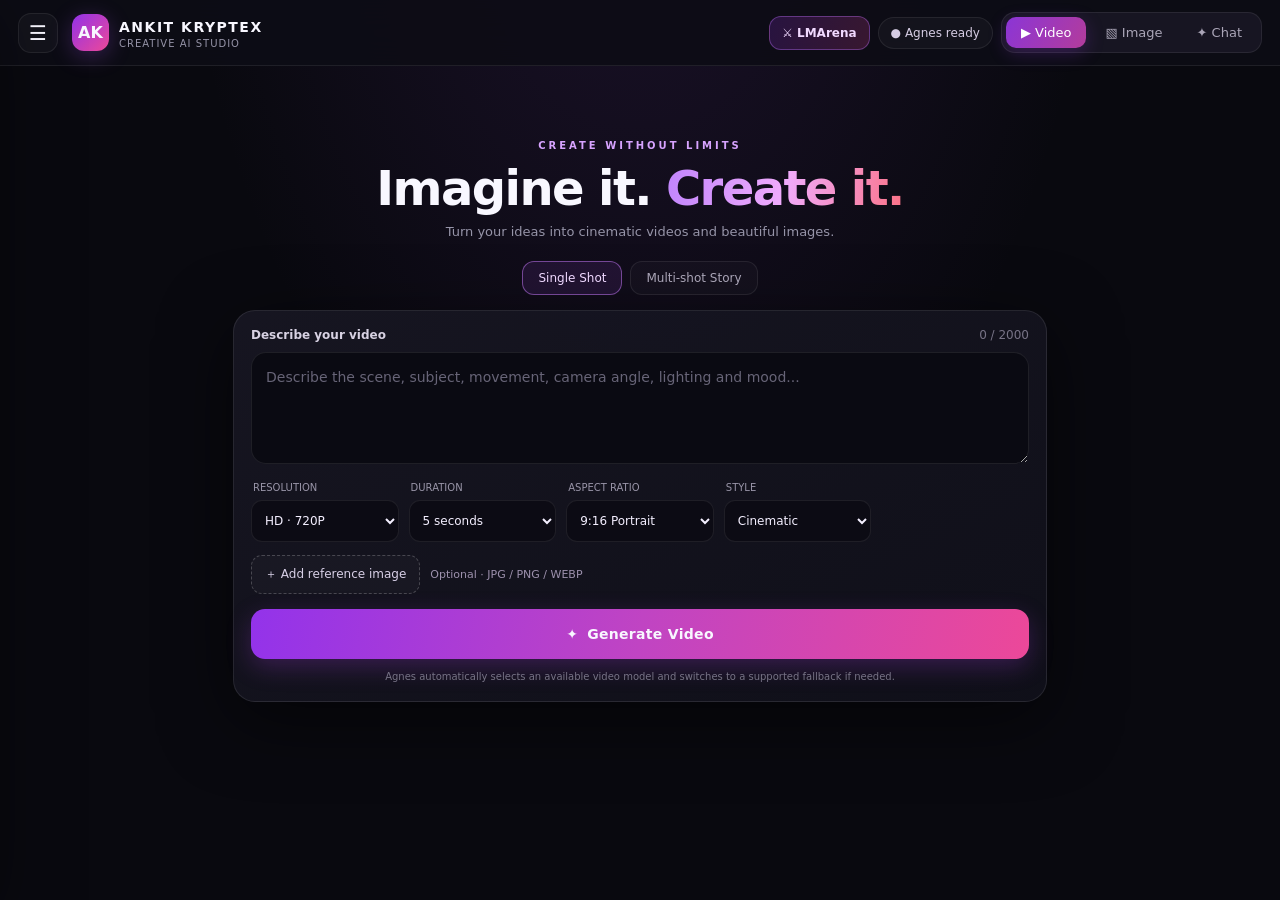
==== commit a804e6cd: "Show LMArena button in main header" ====
--- a/static/index.html
+++ b/static/index.html
@@ -68,13 +68,14 @@
 .scrim{position:fixed;inset:0;background:#0009;z-index:9;opacity:0;pointer-events:none;transition:.22s}.scrim.open{opacity:1;pointer-events:auto}.drawer{position:fixed;z-index:10;left:0;top:0;bottom:0;width:min(310px,85vw);background:#10101a;border-right:1px solid var(--line);transform:translateX(-105%);transition:.24s;padding:20px;display:flex;flex-direction:column;box-shadow:var(--glow)}.drawer.open{transform:translateX(0)}.drawerhead{display:flex;align-items:center;justify-content:space-between;margin-bottom:30px}.drawerlink{width:100%;text-align:left;border:1px solid transparent;background:transparent;padding:14px;border-radius:12px;color:#d6d0e1;margin:3px 0;font-size:14px}.drawerlink.active,.drawerlink:hover{background:#a855f71b;border-color:#a855f733}.drawerfoot{margin-top:auto;color:#777386;font-size:11px;line-height:1.6}
 .overlay{position:fixed;inset:0;background:#09090f;z-index:8;display:none;flex-direction:column}.overlay.open{display:flex}.subtop{height:66px;border-bottom:1px solid var(--line);display:flex;align-items:center;gap:12px;padding:0 16px}.subtop h2{font-size:16px;margin:0}.subbody{flex:1;overflow:auto;padding:18px;max-width:900px;width:100%;margin:0 auto}.historytabs{display:flex;gap:8px;margin-bottom:15px}.historytab{border:1px solid var(--line);border-radius:11px;background:#ffffff08;padding:9px 15px;color:#aaa;font-size:12px}.historytab.active{background:#a855f725;color:#fff;border-color:#a855f766}.historytools{display:flex;gap:8px;align-items:center;flex-wrap:wrap;margin-bottom:14px}.historytools button{border:1px solid var(--line);border-radius:10px;background:#ffffff08;padding:8px 12px;font-size:11px}.historytools .danger{color:#ff9baf;border-color:#f8717144}.historygrid{display:grid;grid-template-columns:repeat(auto-fill,minmax(155px,1fr));gap:12px}.historyitem{position:relative;border:1px solid var(--line);border-radius:14px;background:#14131e;overflow:hidden}.historyitem img,.historyitem video{width:100%;height:130px;object-fit:cover;background:#08080d;display:block}.historymeta{padding:9px}.historymeta p{font-size:11px;color:#d9d2e5;margin:0 0 6px;display:-webkit-box;-webkit-line-clamp:2;-webkit-box-orient:vertical;overflow:hidden}.historymeta small{color:#817b8d;font-size:9px}.selectbox{position:absolute;top:8px;left:8px;width:19px;height:19px;accent-color:#a855f7}.dots{position:absolute;top:6px;right:6px;border:1px solid #ffffff2a;border-radius:8px;background:#09090ddd;width:29px;height:29px}.itemmenu{position:absolute;right:7px;top:39px;z-index:3;background:#211d2b;border:1px solid var(--line);border-radius:10px;padding:5px;min-width:110px;box-shadow:var(--glow)}.itemmenu button{width:100%;text-align:left;border:0;background:transparent;padding:8px;font-size:11px;border-radius:6px}.empty{padding:48px 12px;text-align:center;color:#898397;border:1px dashed #ffffff20;border-radius:15px;font-size:13px;grid-column:1/-1}
 @media(max-width:620px){.top{height:60px;padding:0 10px;gap:9px}.brand strong{font-size:11px;letter-spacing:1px}.brand small{font-size:9px}.mark{width:34px;height:34px}.pill{display:none}.screen{padding:14px 12px 20px}.hero{padding:18px 4px}.hero p{font-size:11px}.card{padding:12px;border-radius:18px}.controls{grid-template-columns:repeat(2,minmax(0,1fr));gap:9px}.tabs .tab{padding:8px 11px;font-size:11px}.modebar{margin-bottom:12px}.historygrid{grid-template-columns:repeat(2,minmax(0,1fr))}}
+ .arenaTopBtn{border:1px solid #b66bf266;background:linear-gradient(110deg,#9333ea33,#ec489933);color:#f1d9ff;border-radius:12px;padding:9px 12px;font-size:12px;font-weight:750;white-space:nowrap}.arenaTopBtn:active{transform:scale(.97)}
 </style></head>
 <body>
 <div class="app">
 <header class="top">
 <button class="iconbtn" id="menuBtn" aria-label="Open menu">☰</button>
 <div class="brand"><div class="mark">AK</div><div><strong>ANKIT KRYPTEX</strong><small>CREATIVE AI STUDIO</small></div></div>
-<div class="topright"><span class="pill" id="apiBadge">● Agnes ready</span><div class="tabs"><button class="tab active" data-tab="video">▶ Video</button><button class="tab" data-tab="image">▧ Image</button><button class="tab" data-tab="chat">✦ Chat</button></div></div>
+<div class="topright"><button class="arenaTopBtn" id="arenaBtn" type="button">⚔ LMArena</button><span class="pill" id="apiBadge">● Agnes ready</span><div class="tabs"><button class="tab active" data-tab="video">▶ Video</button><button class="tab" data-tab="image">▧ Image</button><button class="tab" data-tab="chat">✦ Chat</button></div></div>
 </header>
 <div class="workspace"><main class="screen">
 <section class="hero"><div class="eyebrow">CREATE WITHOUT LIMITS</div><h1>Imagine it. <span class="gradient">Create it.</span></h1><p>Turn your ideas into cinematic videos and beautiful images.</p></section>
@@ -110,9 +111,28 @@
 </div>
 <div class="scrim" id="scrim"></div>
 <aside class="drawer" id="drawer"><div class="drawerhead"><div class="brand"><div class="mark">AK</div><div><strong>ANKIT KRYPTEX</strong><small>STUDIO MENU</small></div></div><button class="iconbtn" id="closeDrawer">×</button></div>
-<button class="drawerlink active" data-page="home">⌂　 Home</button><button class="drawerlink" data-page="history">◷　 History</button><button class="drawerlink" data-page="subscription">✧　 Subscription</button><button class="drawerlink" data-page="settings">⚙　 Settings</button><div class="drawerfoot">Your creations are saved in this browser. History auto-clears after 3 days.</div></aside>
+<button class="drawerlink active" data-page="home">⌂　 Home</button><button class="drawerlink" data-page="history">◷　 History</button><button class="drawerlink" data-page="subscription">✧　 Subscription</button><button class="drawerlink" data-page="settings">⚙　 Settings</button><button class="drawerlink" data-page="arena">⚔　 LMArena</button><div class="drawerfoot">Your creations are saved in this browser. History auto-clears after 3 days.</div></aside>
 <section class="overlay" id="historyPage"><div class="subtop"><button class="iconbtn backHome">‹</button><h2>Creation History</h2><span class="pill" style="margin-left:auto">Auto-delete · 3 days</span></div><div class="subbody"><div class="historytabs"><button class="historytab active" data-history="video">Video History</button><button class="historytab" data-history="image">Image History</button></div><div class="historytools"><button id="selectAll">Select all</button><button id="deleteSelected" class="danger">Delete selected</button><span id="historyCount" style="color:#898397;font-size:11px;margin-left:auto"></span></div><div class="historygrid" id="historyGrid"></div></div></section>
 <section class="overlay" id="subscriptionPage"><div class="subtop"><button class="iconbtn backHome">‹</button><h2>Subscription</h2></div><div class="subbody"><div class="card"><div class="eyebrow">YOUR PLAN</div><h2 style="font-size:28px;margin:10px 0">Agnes API Plan</h2><p style="color:#aaa;font-size:13px;line-height:1.7">Generation availability, credits and charges are controlled by the Agnes API key connected to the backend. Ankit Kryptex does not currently sell or charge for a subscription here.</p><a href="https://platform.agnes-ai.com" target="_blank" rel="noopener" style="color:#d9a7ff;font-size:13px">Manage Agnes API access ↗</a></div></div></section>
+<section class="overlay" id="arenaPage">
+ <div class="subtop"><button class="iconbtn backHome">‹</button><h2>LMArena</h2><span class="pill" style="margin-left:auto">External service</span></div>
+ <div class="subbody">
+  <div class="card" style="margin-bottom:14px">
+   <div class="eyebrow">AI MODEL ARENA</div>
+   <h2 style="font-size:25px;margin:10px 0">Compare AI models</h2>
+   <p style="color:#aaa;font-size:13px;line-height:1.7">LMArena is an independent service. If its website allows embedding, it will appear below. Otherwise use the Open LMArena button.</p>
+   <a href="https://lmarena.ai/" target="_blank" rel="noopener noreferrer" class="smallbtn" style="display:inline-flex;text-decoration:none">↗ Open LMArena</a>
+  </div>
+  <div class="card" style="padding:8px">
+   <iframe title="LMArena" src="https://lmarena.ai/" loading="lazy" referrerpolicy="strict-origin-when-cross-origin" allow="clipboard-read; clipboard-write" style="display:block;width:100%;height:70vh;min-height:520px;border:0;border-radius:14px;background:#fff" sandbox="allow-scripts allow-same-origin allow-forms allow-popups allow-popups-to-escape-sandbox"></iframe>
+  </div>
+  <div class="card" style="margin-top:14px">
+   <strong>API integration</strong>
+   <p style="color:#aaa;font-size:13px;line-height:1.7">Disabled — LMArena has no verified public developer API for this integration. We will only enable this after an official supported API becomes available. Private endpoints or account-session workarounds will not be used.</p>
+  </div>
+  <p class="note">LMArena usage happens on LMArena. Showing it here does not make its ads or views your ad revenue.</p>
+ </div>
+</section>
 <section class="overlay" id="settingsPage"><div class="subtop"><button class="iconbtn backHome">‹</button><h2>Settings</h2></div><div class="subbody"><div class="card"><strong>Storage & privacy</strong><p style="color:#aaa;font-size:13px;line-height:1.7">History is stored only in this browser on this device. Entries are automatically removed after 3 days. Clearing browser data also clears history. Your Agnes API key stays on the server and is never sent to this page.</p><button class="smallbtn" id="clearHistoryAll">Clear all history</button></div></div></section>
 <section class="genmodal" id="generationModal" aria-live="polite">
  <header class="genhead"><div class="mark">AK</div><div><strong id="genHeadTitle">VIDEO GENERATION</strong><small>ANKIT KRYPTEX AI STUDIO</small></div><button class="genclose" id="closeGeneration" aria-label="Close generation interface">×</button></header>
@@ -131,15 +151,16 @@
 <script>
 const $=s=>document.querySelector(s);
 const all=s=>Array.from(document.querySelectorAll(s));
-const API_BASE='';
+const API_BASE='https://ankit-kryptex-ai.onrender.com';
 let activeTab='video',videoMode='single',historyType='video',referenceData='',currentResult=null,selected=new Set();
 const HISTORY_KEY='akStudioHistoryV1',THREE_DAYS=3*24*60*60*1000;
 function getHistory(){try{return JSON.parse(localStorage.getItem(HISTORY_KEY)||'[]')}catch{return []}}
 function setHistory(items){localStorage.setItem(HISTORY_KEY,JSON.stringify(items))}
 function cleanHistory(){const now=Date.now();const items=getHistory().filter(x=>now-x.created<THREE_DAYS);setHistory(items);return items}
 function drawer(open){$('#drawer').classList.toggle('open',open);$('#scrim').classList.toggle('open',open)}
-function showPage(name){['history','subscription','settings'].forEach(p=>$('#'+p+'Page').classList.toggle('open',p===name));drawer(false);if(name==='history')renderHistory()}
-function home(){['history','subscription','settings'].forEach(p=>$('#'+p+'Page').classList.remove('open'));drawer(false)}
+function showPage(name){['history','subscription','settings','arena'].forEach(p=>$('#'+p+'Page').classList.toggle('open',p===name));drawer(false);if(name==='history')renderHistory()}
+function home(){['history','subscription','settings','arena'].forEach(p=>$('#'+p+'Page').classList.remove('open'));drawer(false)}
+$('#arenaBtn').onclick=()=>showPage('arena');
 $('#menuBtn').onclick=()=>drawer(true);$('#closeDrawer').onclick=()=>drawer(false);$('#scrim').onclick=()=>drawer(false);all('.backHome').forEach(b=>b.onclick=home);
 all('.drawerlink').forEach(b=>b.onclick=()=>{const p=b.dataset.page;if(p==='home')home();else showPage(p)});
 function switchTab(tab){
@@ -148,7 +169,7 @@
  $('#durationField').classList.toggle('hidden',tab!=='video');$('#resolutionField').classList.toggle('hidden',chat);$('#qualityField').classList.toggle('hidden',tab!=='video');$('#refrow')?.classList.toggle('hidden',chat);
  $('#modelField').classList.add('hidden');
  $('#resolution').innerHTML=tab==='video'?'<option value="720P">HD · 720P</option><option value="1080P">Full HD · 1080P</option><option value="1K">1K</option><option value="2K">2K</option>':'<option value="1K">1K</option><option value="2K">2K</option><option value="3K">3K</option><option value="4K">4K</option>';
- const opts=tab==='video'?[['agnes-video-2.5-flash','Agnes Video 2.5 Flash · Fast'],['agnes-video-2.5','Agnes Video 2.5 · Advanced'],['agnes-video-v2.0','Agnes Video 2.0 · Legacy'],['agnes-video-h3-moe','Agnes Video H3-MoE · Research']]:[['agnes-image-2.0-flash','Agnes Image 2.0 Flash'],['agnes-image-2.1-flash','Agnes Image 2.1 Flash · Editing'],['agnes-image-2.0','Agnes-Image-2.0 · Advanced']];
+ const opts=tab==='video'?[['agnes-video-2.5-flash','Agnes Video 2.5 Flash']]:[['agnes-image-2.0-flash','Agnes Image 2.0 Flash'],['agnes-image-2.1-flash','Agnes Image 2.1 Flash · Editing'],['agnes-image-2.0','Agnes-Image-2.0 · Advanced']];
  $('#modelSelect').innerHTML=opts.map((o,i)=>'<option value="'+o[0]+'" '+(i===0?'selected':'')+'>'+o[1]+'</option>').join('');
  $('#promptTitle').textContent=tab==='video'?'Describe your video':'Describe your image';$('#prompt').placeholder=tab==='video'?'Describe the scene, subject, movement, camera angle, lighting and mood...':'Describe the image you want to create...';
  $('#generateText').textContent=tab==='video'?'Generate Video':'Generate Image';$('#disclaimer').textContent=tab==='video'?'Agnes automatically selects an available video model and switches to a supported fallback if needed.':'Agnes automatically selects an available image model and switches to a supported fallback if needed.';
@@ -253,7 +274,7 @@
   let createResponse,d;
   // Retry only temporary failures. Permanent errors such as exhausted quota (402),
   // invalid keys (401/403), or invalid prompts are shown immediately.
-  const retryDelays=[10000,20000,30000,45000,60000];
+  const retryDelays=[10000,15000,20000,30000,45000,60000,60000,60000,60000,60000];
   const retryableStatuses=[408,429,500,502,503,504];
   for(let attempt=0;;attempt++){
    let networkError=null;
@@ -273,12 +294,12 @@
    const delay=retryDelays[attempt];
    $('#genBadgeText').textContent='Temporary issue — retrying';
    for(let left=Math.ceil(delay/1000);left>0;left--){
-    setGenProgress('Request failed temporarily — retry '+(attempt+1)+'/'+retryDelays.length+' in '+left+'s',null,'Video request accept nahi hui. Website automatically dobara try kar rahi hai. Permanent quota/key errors par retry nahi hoga.');
+    setGenProgress('Request failed temporarily — retry '+(attempt+1)+'/'+retryDelays.length+' in '+left+'s',null,'Video request accept nahi hui. Website automatically dobara try kar rahi hai. API keys backend mein rotate hoti hain; quota/key errors par retry nahi hoga.');
     await new Promise(resolve=>setTimeout(resolve,1000));
    }
   }
-  const videoId=d.video_id||d.id;
-  const model=d.model||'agnes-video-2.5-flash';
+  let videoId=d.video_id||d.id;
+  let model=d.model||'huggingface';
   if(!videoId)throw new Error('Agnes ne video task ID return nahi kiya. Response: '+JSON.stringify(d).slice(0,300));
   $('#genBadgeText').textContent='Generating';
   $('#genFoot').textContent='Your task has been accepted. Generation continues even if you close this screen. Use the purple Return button to reopen it.';
@@ -287,6 +308,9 @@
    if(i>0)await new Promise(res=>setTimeout(res,wait));
    const poll=await fetch(API_BASE+'/api/media/video/'+encodeURIComponent(videoId)+'?model_name='+encodeURIComponent(model));
    result=await readJson(poll);
+   if(result.video_id && result.video_id!==videoId) videoId=result.video_id;
+   if(result.model) model=result.model;
+   if(result.detail) $('#genFoot').textContent=result.detail;
    if(!poll.ok){
     if([408,429,500,502,503,504].includes(poll.status)&&i<149){wait=Math.min(15000,wait+3000);setGenProgress('Agnes is busy — retrying…',null,result.detail||'Retrying status check.');continue}
     throw new Error(result.detail||'Could not check video status.');
